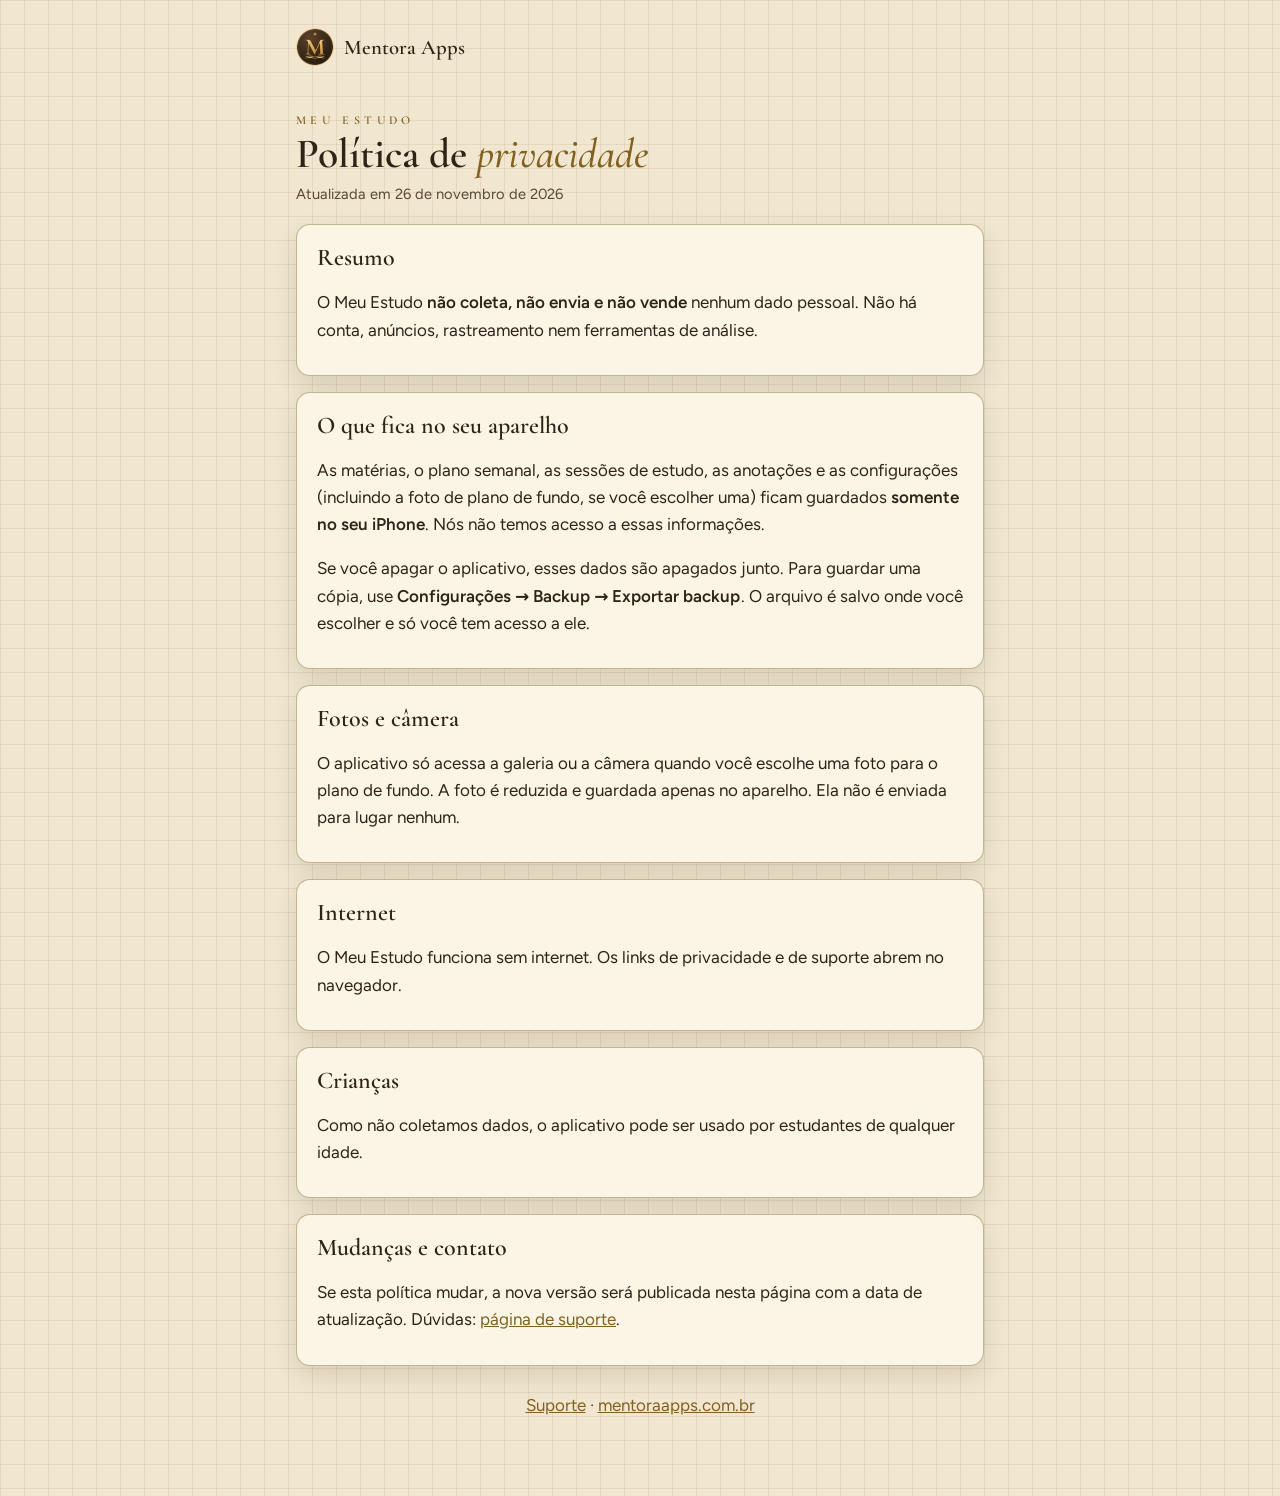
==== meu-estudo/privacidade.html @ e78d3d63 "Paginas de privacidade e suporte do Meu Estudo Co-Authored-By: Claude Opus 5.5 <noreply@anthropic.co" ====
<!doctype html>
<html lang="pt-BR">
<head>
<meta charset="utf-8">
<meta name="viewport" content="width=device-width,initial-scale=1">
<title>Meu Estudo · Política de privacidade</title>
<meta name="description" content="Política de privacidade do aplicativo Meu Estudo, da Mentora Apps.">
<link rel="icon" href="../assets/favicon.png">
<link rel="stylesheet" href="pagina.css">
</head>
<body>
<main class="page">
  <a class="brand" href="../"><img src="../assets/emblema.png" alt=""> Mentora Apps</a>
  <p class="eyebrow">meu estudo</p>
  <h1>Política de <em>privacidade</em></h1>
  <p class="upd">Atualizada em 26 de novembro de 2026</p>

  <section>
    <h2>Resumo</h2>
    <p>O Meu Estudo <b>não coleta, não envia e não vende</b> nenhum dado pessoal. Não há conta, anúncios, rastreamento nem ferramentas de análise.</p>
  </section>
  <section>
    <h2>O que fica no seu aparelho</h2>
    <p>As matérias, o plano semanal, as sessões de estudo, as anotações e as configurações (incluindo a foto de plano de fundo, se você escolher uma) ficam guardados <b>somente no seu iPhone</b>. Nós não temos acesso a essas informações.</p>
    <p>Se você apagar o aplicativo, esses dados são apagados junto. Para guardar uma cópia, use <b>Configurações → Backup → Exportar backup</b>. O arquivo é salvo onde você escolher e só você tem acesso a ele.</p>
  </section>
  <section>
    <h2>Fotos e câmera</h2>
    <p>O aplicativo só acessa a galeria ou a câmera quando você escolhe uma foto para o plano de fundo. A foto é reduzida e guardada apenas no aparelho. Ela não é enviada para lugar nenhum.</p>
  </section>
  <section>
    <h2>Internet</h2>
    <p>O Meu Estudo funciona sem internet. Os links de privacidade e de suporte abrem no navegador.</p>
  </section>
  <section>
    <h2>Crianças</h2>
    <p>Como não coletamos dados, o aplicativo pode ser usado por estudantes de qualquer idade.</p>
  </section>
  <section>
    <h2>Mudanças e contato</h2>
    <p>Se esta política mudar, a nova versão será publicada nesta página com a data de atualização. Dúvidas: <a href="suporte.html">página de suporte</a>.</p>
  </section>
  <p class="foot"><a href="suporte.html">Suporte</a> · <a href="../">mentoraapps.com.br</a></p>
</main>
</body>
</html>
---- meu-estudo/pagina.css ----
@font-face{font-family:C;src:url(../assets/cormorant-garamond-latin-600-normal.woff2);font-weight:600}
@font-face{font-family:C;src:url(../assets/cormorant-garamond-latin-500-italic.woff2);font-weight:500;font-style:italic}
@font-face{font-family:F;src:url(../assets/figtree-latin-400-normal.woff2);font-weight:400}
@font-face{font-family:F;src:url(../assets/figtree-latin-600-normal.woff2);font-weight:600}
:root{--bg:#f1e7d0;--card:#fbf5e6;--ink:#2f2318;--muted:#5a4836;--gold:#82601f;--frame:rgba(130,96,40,.45)}
@media (prefers-color-scheme:dark){:root{--bg:#1b1814;--card:#28231c;--ink:#efe6d2;--muted:#c2b296;--gold:#d6ad62;--frame:rgba(214,173,98,.38)}}
*{box-sizing:border-box}
body{margin:0;background:var(--bg);color:var(--ink);font:17px/1.6 F,system-ui,sans-serif;
  background-image:linear-gradient(rgba(140,105,50,.12) 1px,transparent 1px),linear-gradient(90deg,rgba(140,105,50,.12) 1px,transparent 1px);background-size:24px 24px}
.page{max-width:720px;margin:0 auto;padding:28px 16px 60px}
.brand{display:inline-flex;align-items:center;gap:10px;font:600 1.3rem C;color:var(--ink);text-decoration:none}
.brand img{width:38px;height:38px}
.eyebrow{margin:34px 0 0;font:600 1.05rem C;letter-spacing:.26em;font-variant:small-caps;color:var(--gold)}
h1{margin:4px 0 6px;font:600 2.6rem/1.05 C}
h1 em{font-style:italic;font-weight:500;color:var(--gold)}
.upd{margin:0 0 18px;color:var(--muted);font-size:.92rem}
section{background:var(--card);border:1px solid var(--frame);border-radius:14px;padding:6px 20px 14px;margin:16px 0;box-shadow:0 10px 26px rgba(40,25,10,.12)}
h2{font:600 1.5rem C;margin:12px 0 4px}
a{color:var(--gold)}
.btn{display:inline-block;padding:11px 22px;border-radius:999px;background:linear-gradient(180deg,#f2d48e,#c49144);color:#24170c;font-weight:600;text-decoration:none;box-shadow:0 5px 0 #6b4a1c}
.btn:active{transform:translateY(3px);box-shadow:0 2px 0 #6b4a1c}
.small{font-size:.9rem;color:var(--muted)}
details{border-top:1px solid var(--frame);padding:10px 0}
details:first-of-type{border-top:0}
summary{cursor:pointer;font:600 1.18rem C}
details p{margin:6px 0 0}
.foot{text-align:center;color:var(--muted);margin-top:26px}
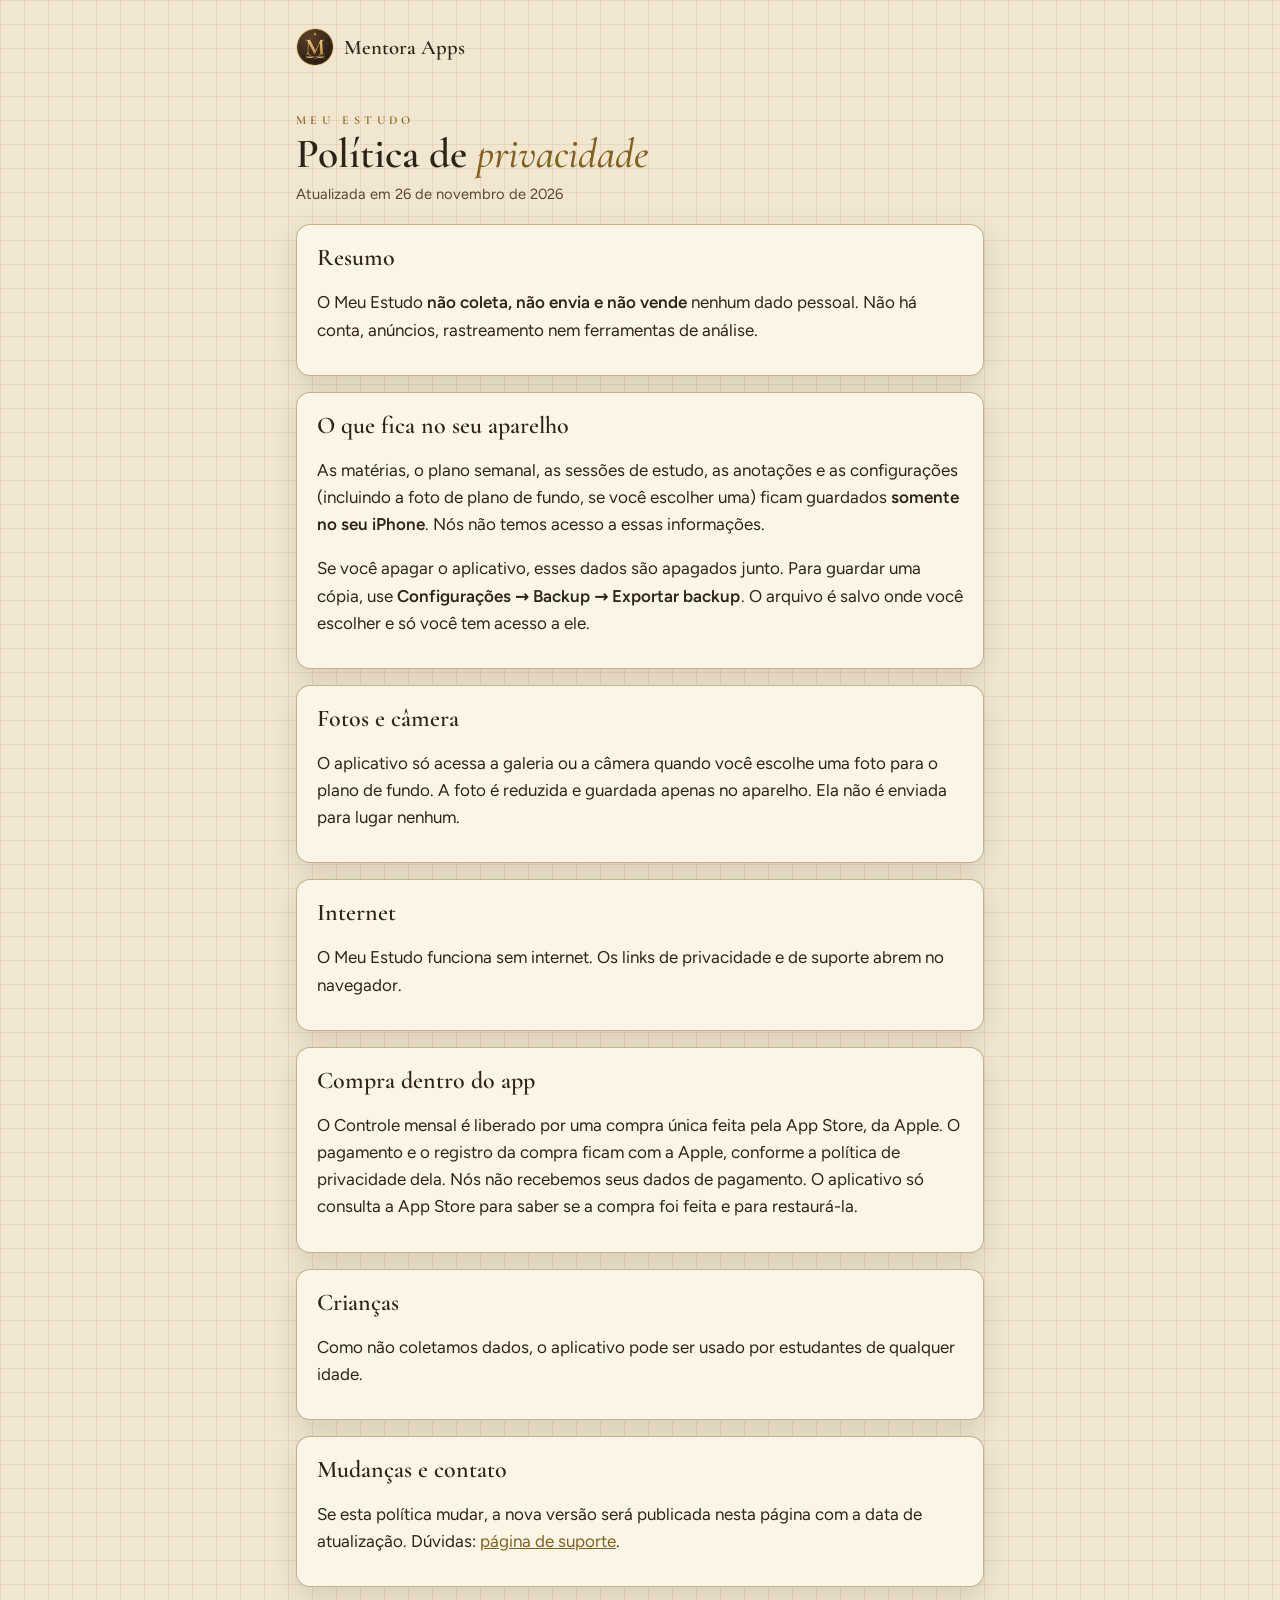
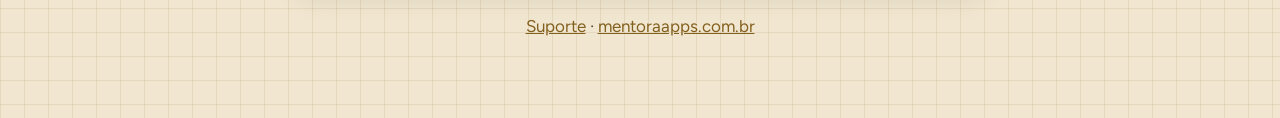
==== commit 89604e96: "Privacidade do Meu Estudo: compra pela App Store Co-Authored-By: Claude Opus 5.5 <noreply@anthropic." ====
--- a/meu-estudo/privacidade.html
+++ b/meu-estudo/privacidade.html
@@ -33,6 +33,10 @@
     <p>O Meu Estudo funciona sem internet. Os links de privacidade e de suporte abrem no navegador.</p>
   </section>
   <section>
+    <h2>Compra dentro do app</h2>
+    <p>O Controle mensal é liberado por uma compra única feita pela App Store, da Apple. O pagamento e o registro da compra ficam com a Apple, conforme a política de privacidade dela. Nós não recebemos seus dados de pagamento. O aplicativo só consulta a App Store para saber se a compra foi feita e para restaurá-la.</p>
+  </section>
+  <section>
     <h2>Crianças</h2>
     <p>Como não coletamos dados, o aplicativo pode ser usado por estudantes de qualquer idade.</p>
   </section>
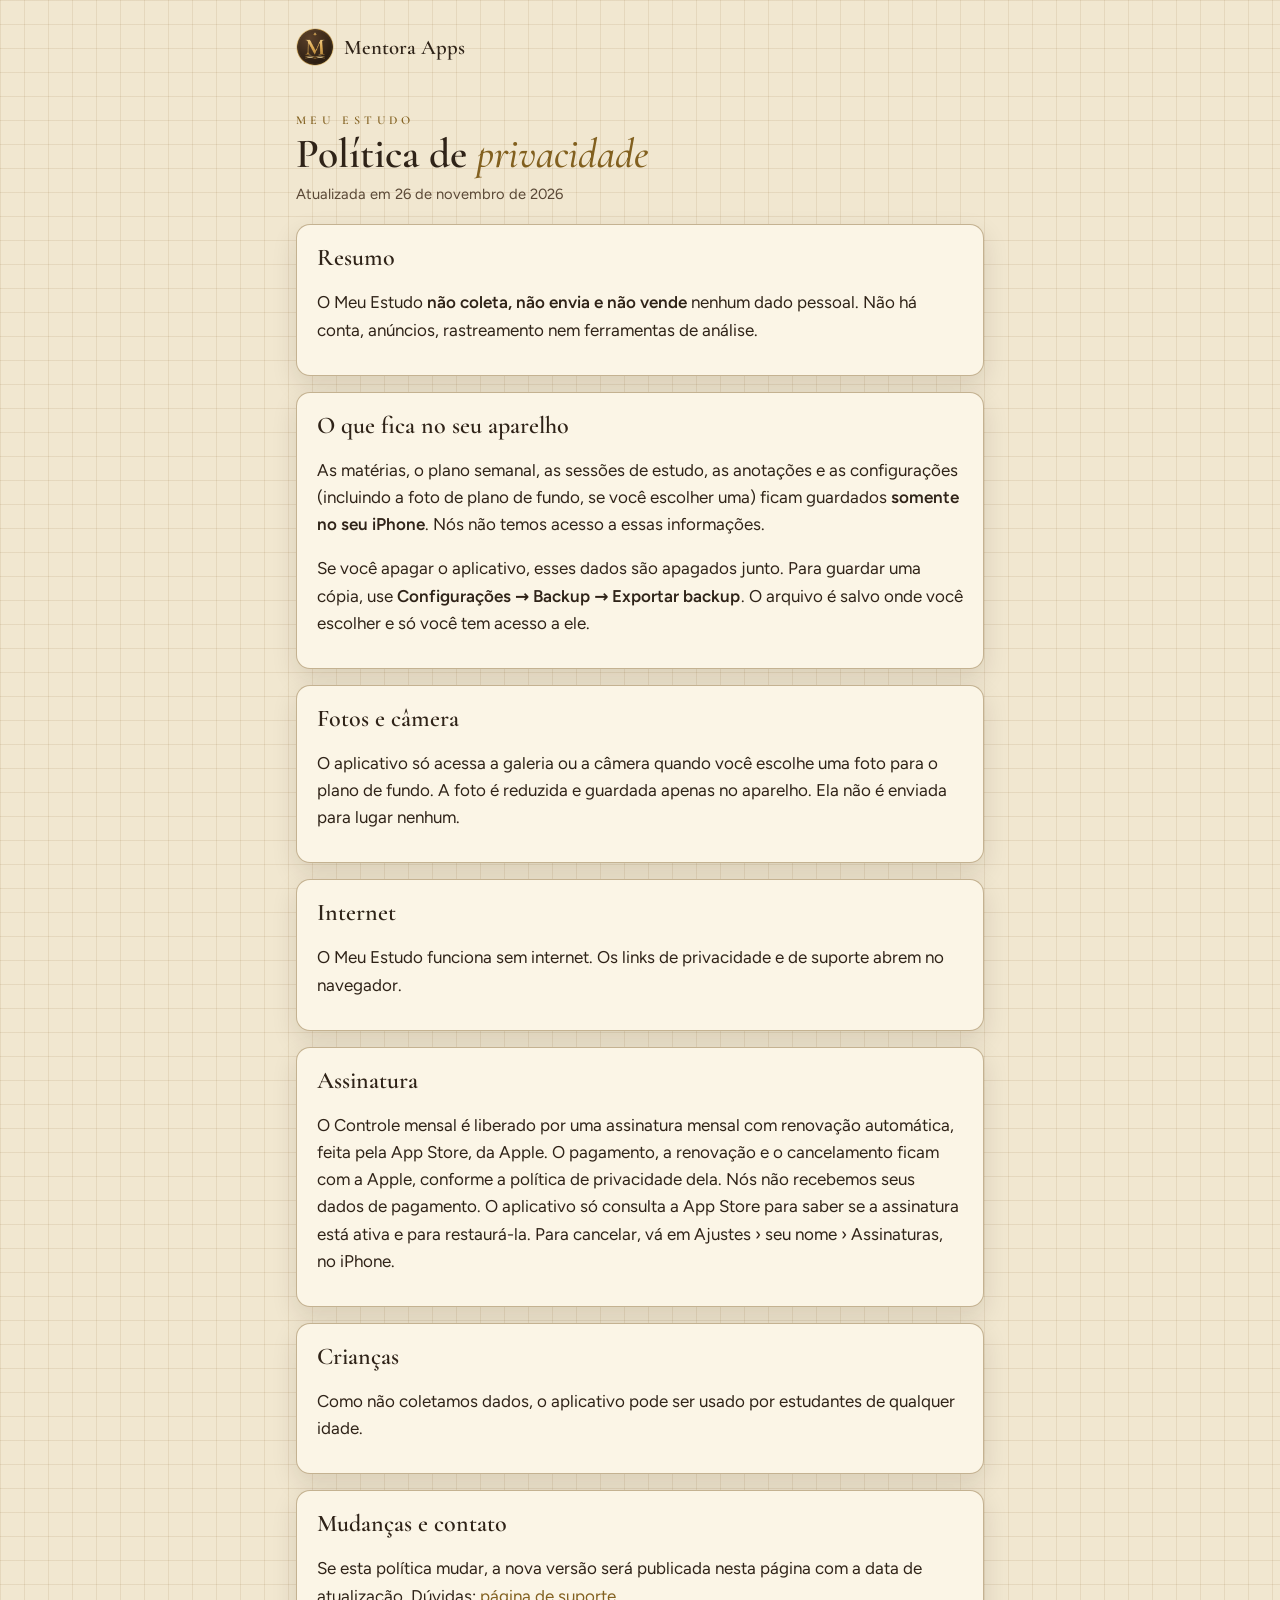
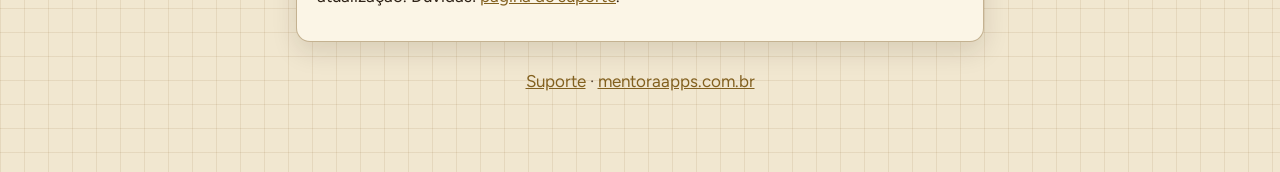
==== commit 4698a77c: "Privacidade do Meu Estudo: assinatura pela App Store Co-Authored-By: Claude Opus 5.5 <noreply@anthro" ====
--- a/meu-estudo/privacidade.html
+++ b/meu-estudo/privacidade.html
@@ -33,8 +33,8 @@
     <p>O Meu Estudo funciona sem internet. Os links de privacidade e de suporte abrem no navegador.</p>
   </section>
   <section>
-    <h2>Compra dentro do app</h2>
-    <p>O Controle mensal é liberado por uma compra única feita pela App Store, da Apple. O pagamento e o registro da compra ficam com a Apple, conforme a política de privacidade dela. Nós não recebemos seus dados de pagamento. O aplicativo só consulta a App Store para saber se a compra foi feita e para restaurá-la.</p>
+    <h2>Assinatura</h2>
+    <p>O Controle mensal é liberado por uma assinatura mensal com renovação automática, feita pela App Store, da Apple. O pagamento, a renovação e o cancelamento ficam com a Apple, conforme a política de privacidade dela. Nós não recebemos seus dados de pagamento. O aplicativo só consulta a App Store para saber se a assinatura está ativa e para restaurá-la. Para cancelar, vá em Ajustes › seu nome › Assinaturas, no iPhone.</p>
   </section>
   <section>
     <h2>Crianças</h2>
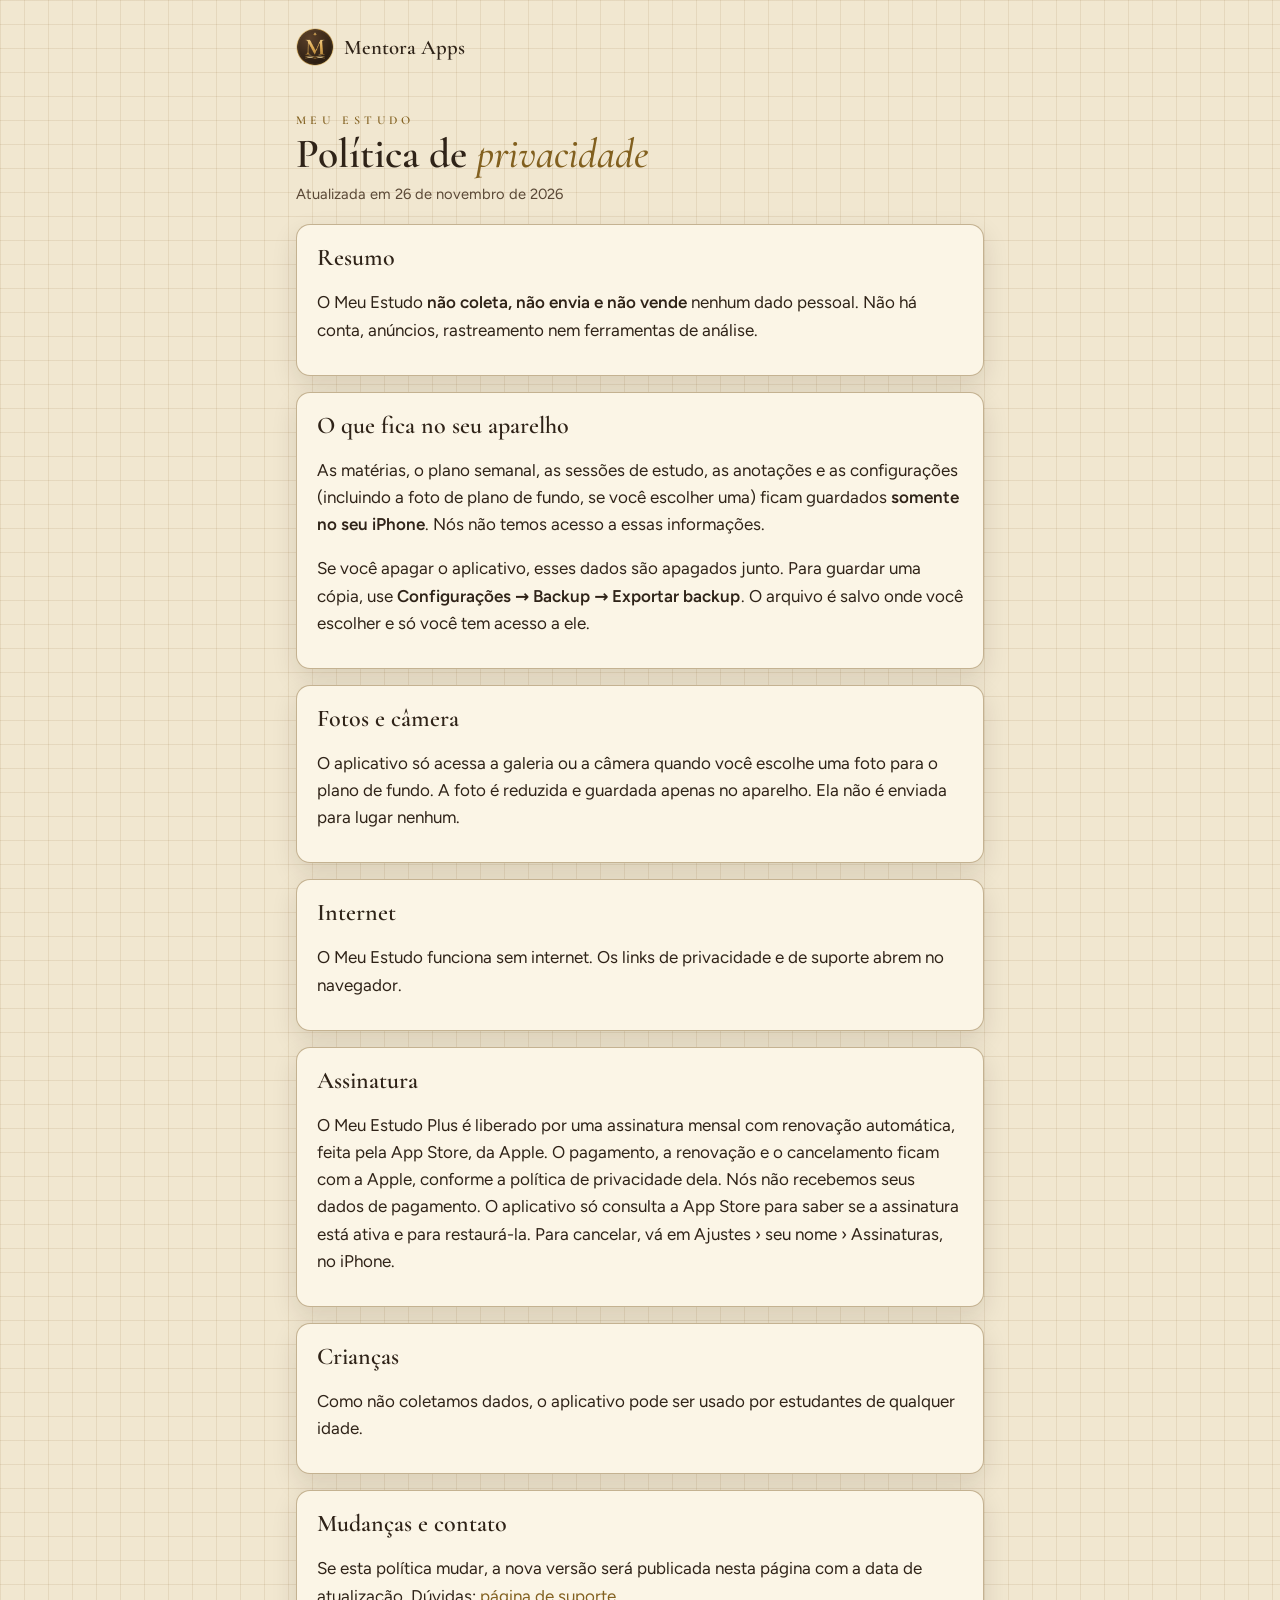
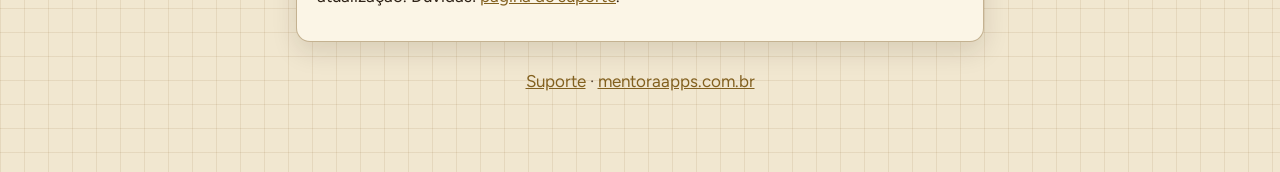
==== commit cafe152d: "Privacidade do Meu Estudo: assinatura Meu Estudo Plus Co-Authored-By: Claude Opus 5.5 <noreply@anthr" ====
--- a/meu-estudo/privacidade.html
+++ b/meu-estudo/privacidade.html
@@ -34,7 +34,7 @@
   </section>
   <section>
     <h2>Assinatura</h2>
-    <p>O Controle mensal é liberado por uma assinatura mensal com renovação automática, feita pela App Store, da Apple. O pagamento, a renovação e o cancelamento ficam com a Apple, conforme a política de privacidade dela. Nós não recebemos seus dados de pagamento. O aplicativo só consulta a App Store para saber se a assinatura está ativa e para restaurá-la. Para cancelar, vá em Ajustes › seu nome › Assinaturas, no iPhone.</p>
+    <p>O Meu Estudo Plus é liberado por uma assinatura mensal com renovação automática, feita pela App Store, da Apple. O pagamento, a renovação e o cancelamento ficam com a Apple, conforme a política de privacidade dela. Nós não recebemos seus dados de pagamento. O aplicativo só consulta a App Store para saber se a assinatura está ativa e para restaurá-la. Para cancelar, vá em Ajustes › seu nome › Assinaturas, no iPhone.</p>
   </section>
   <section>
     <h2>Crianças</h2>
